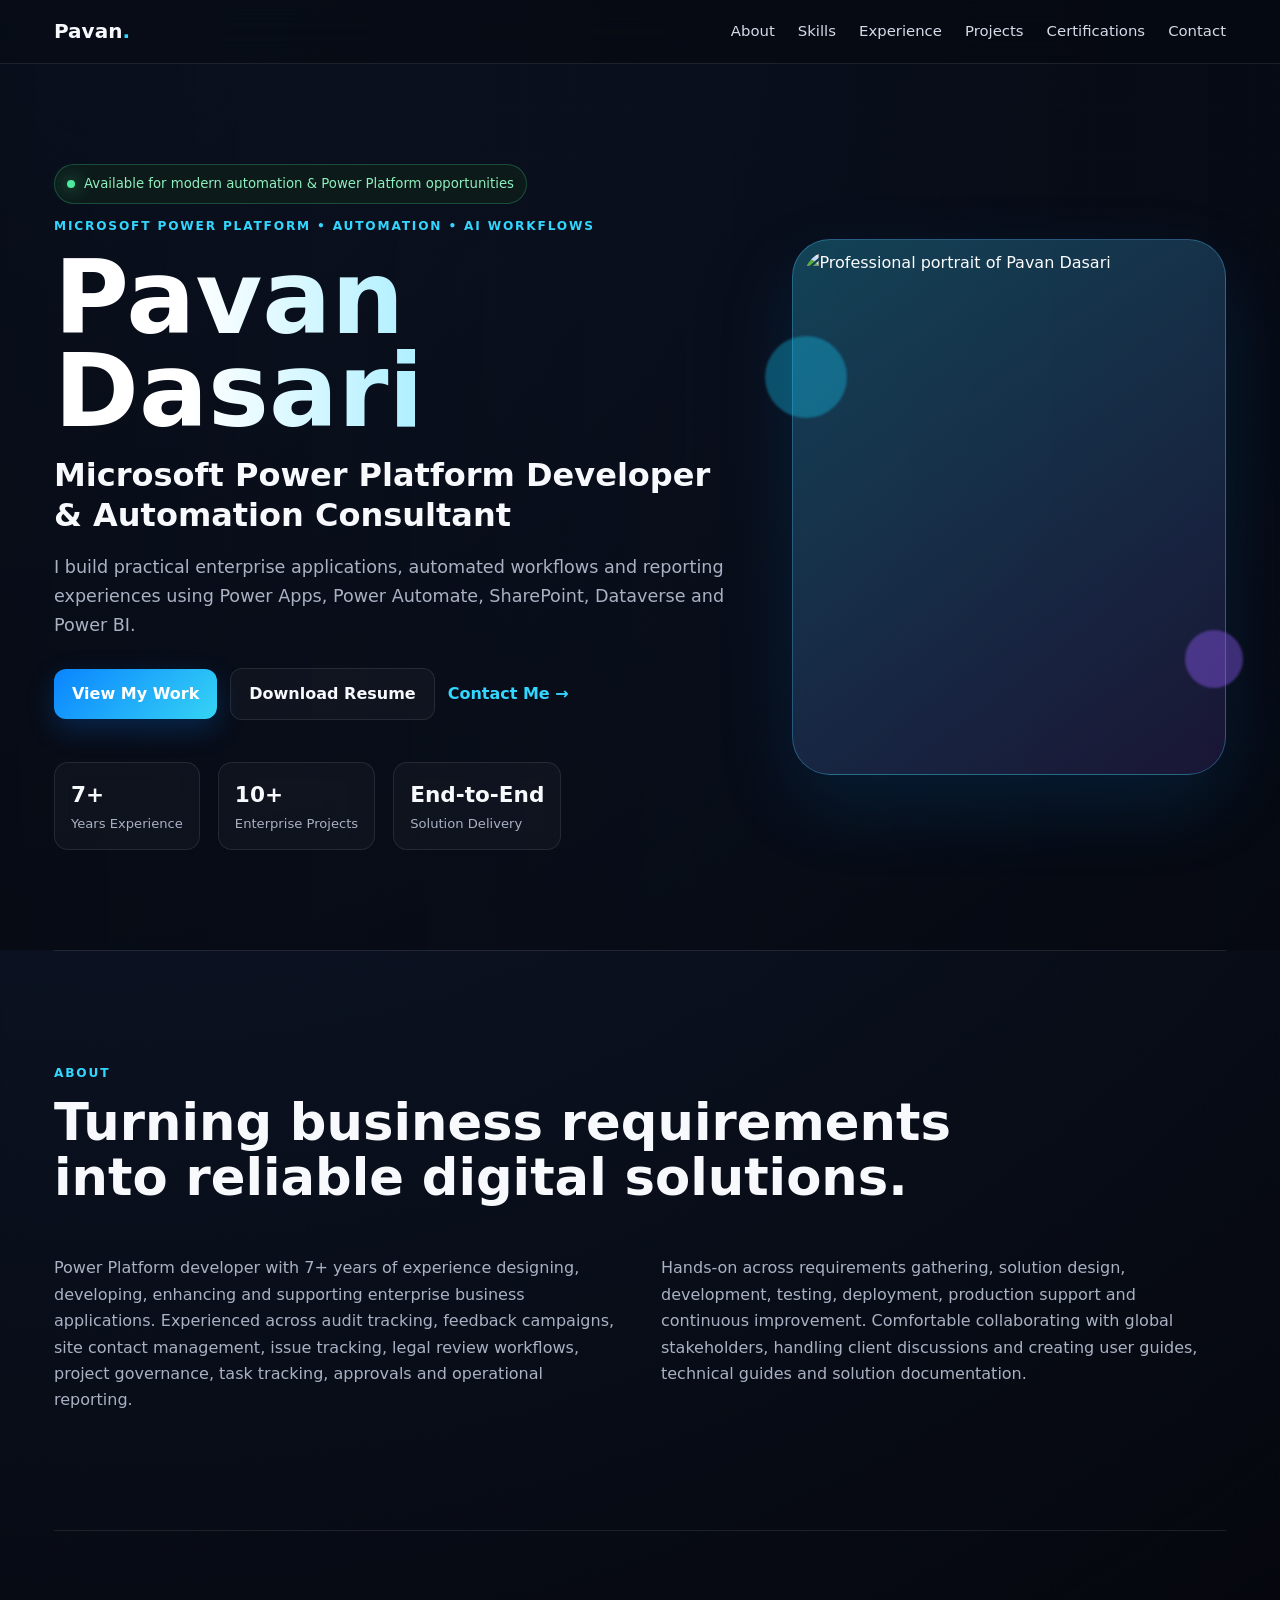
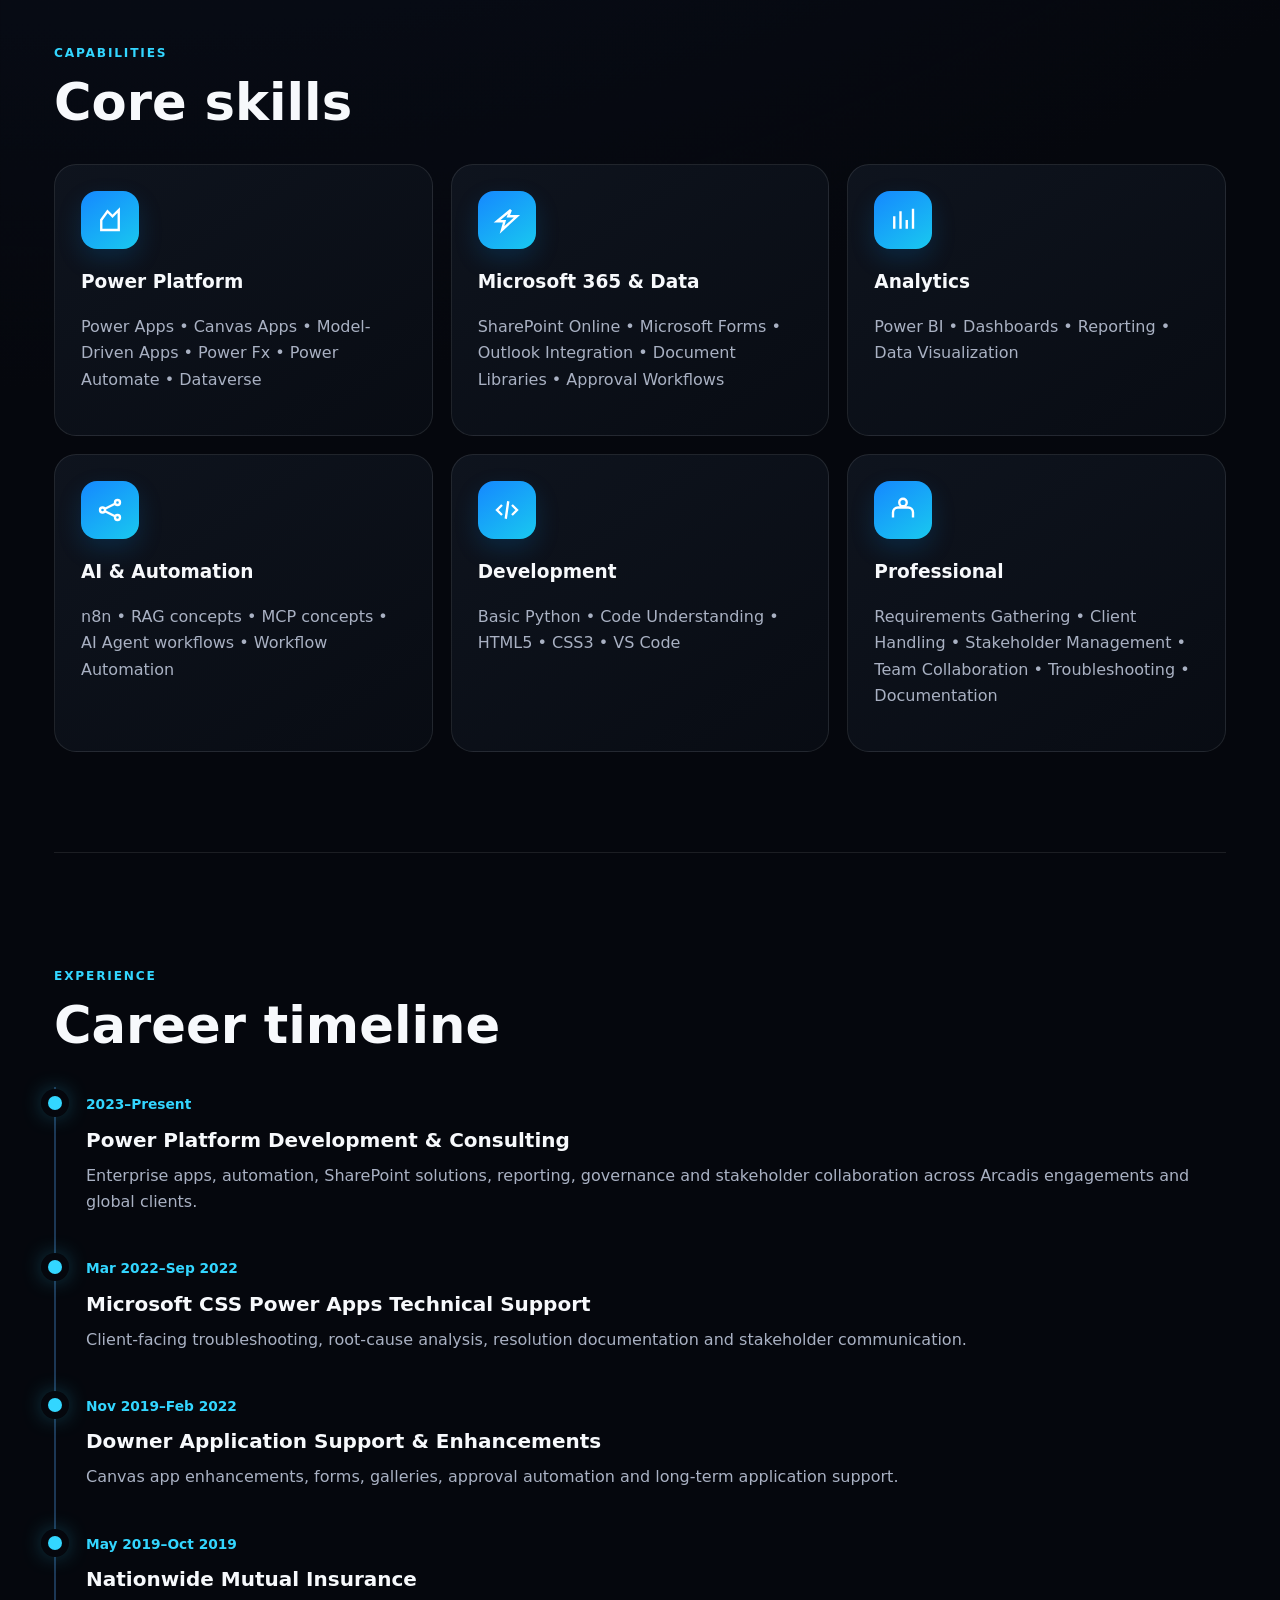
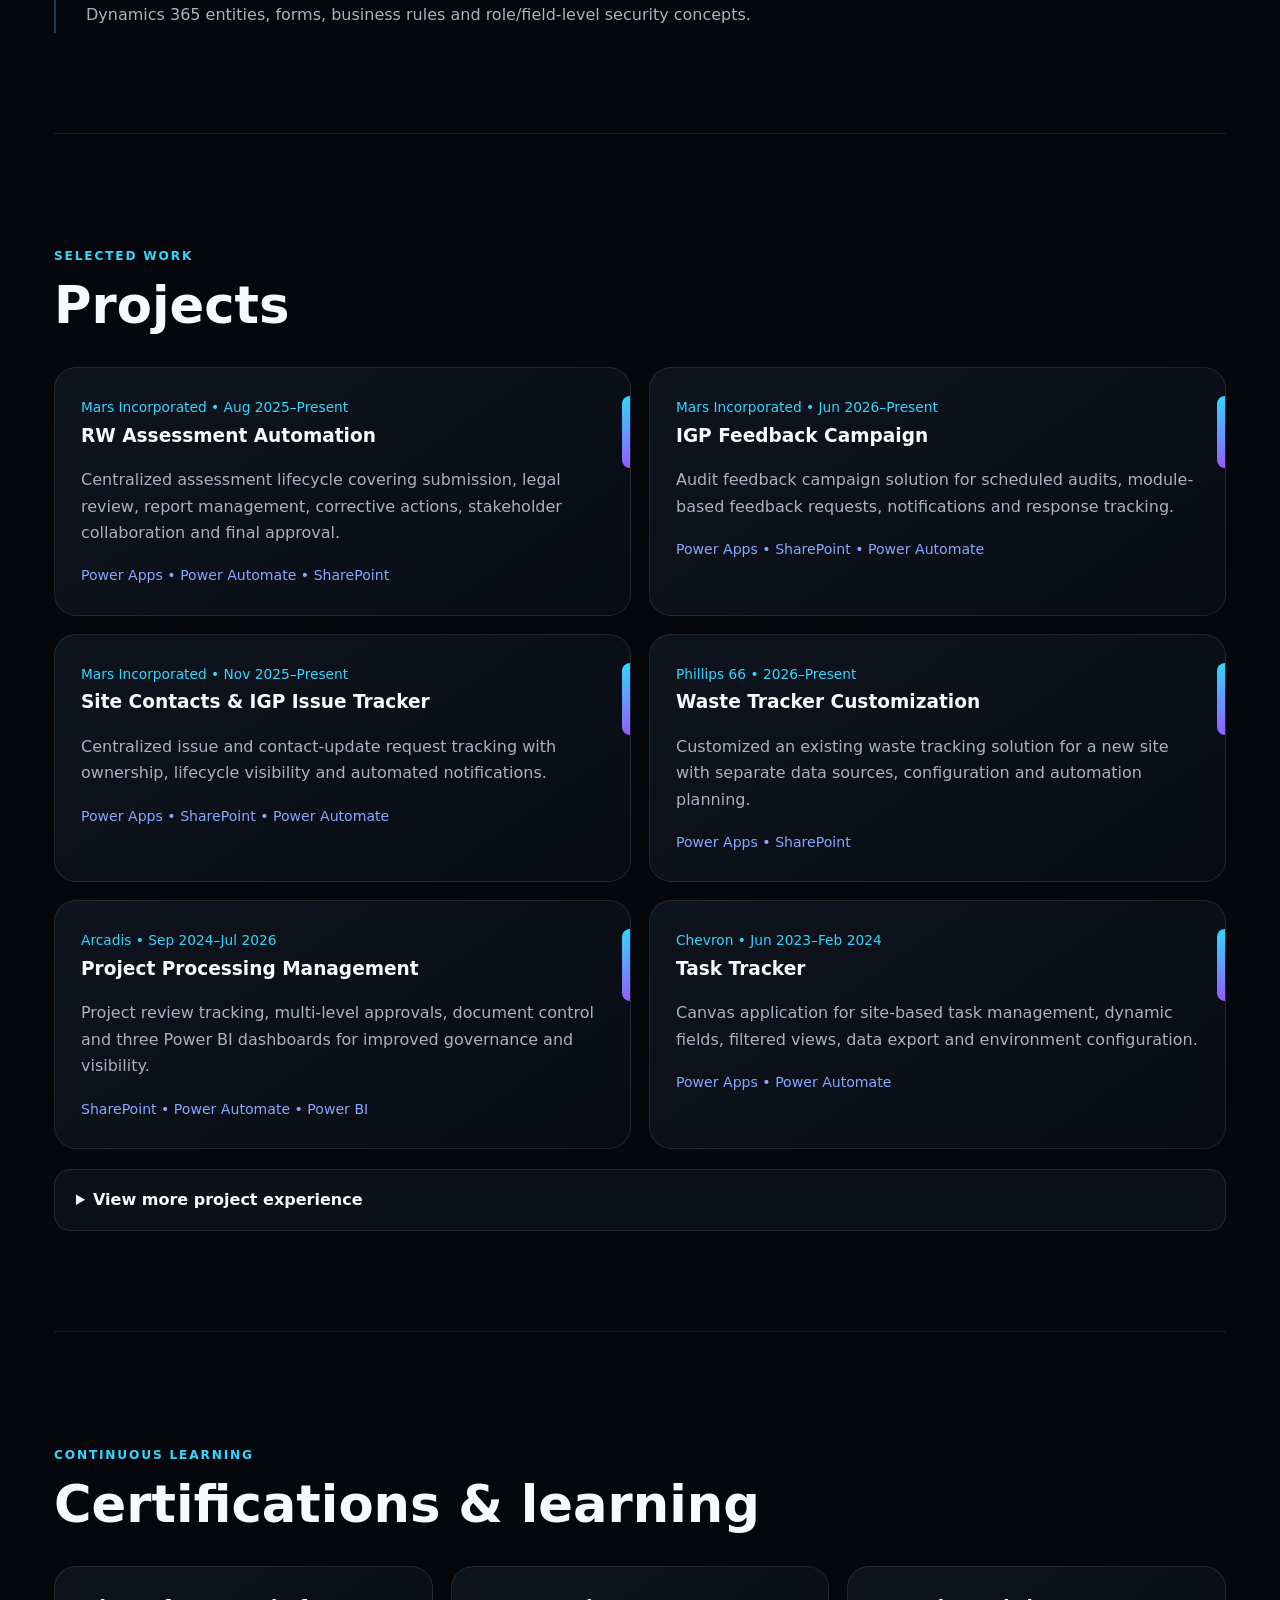
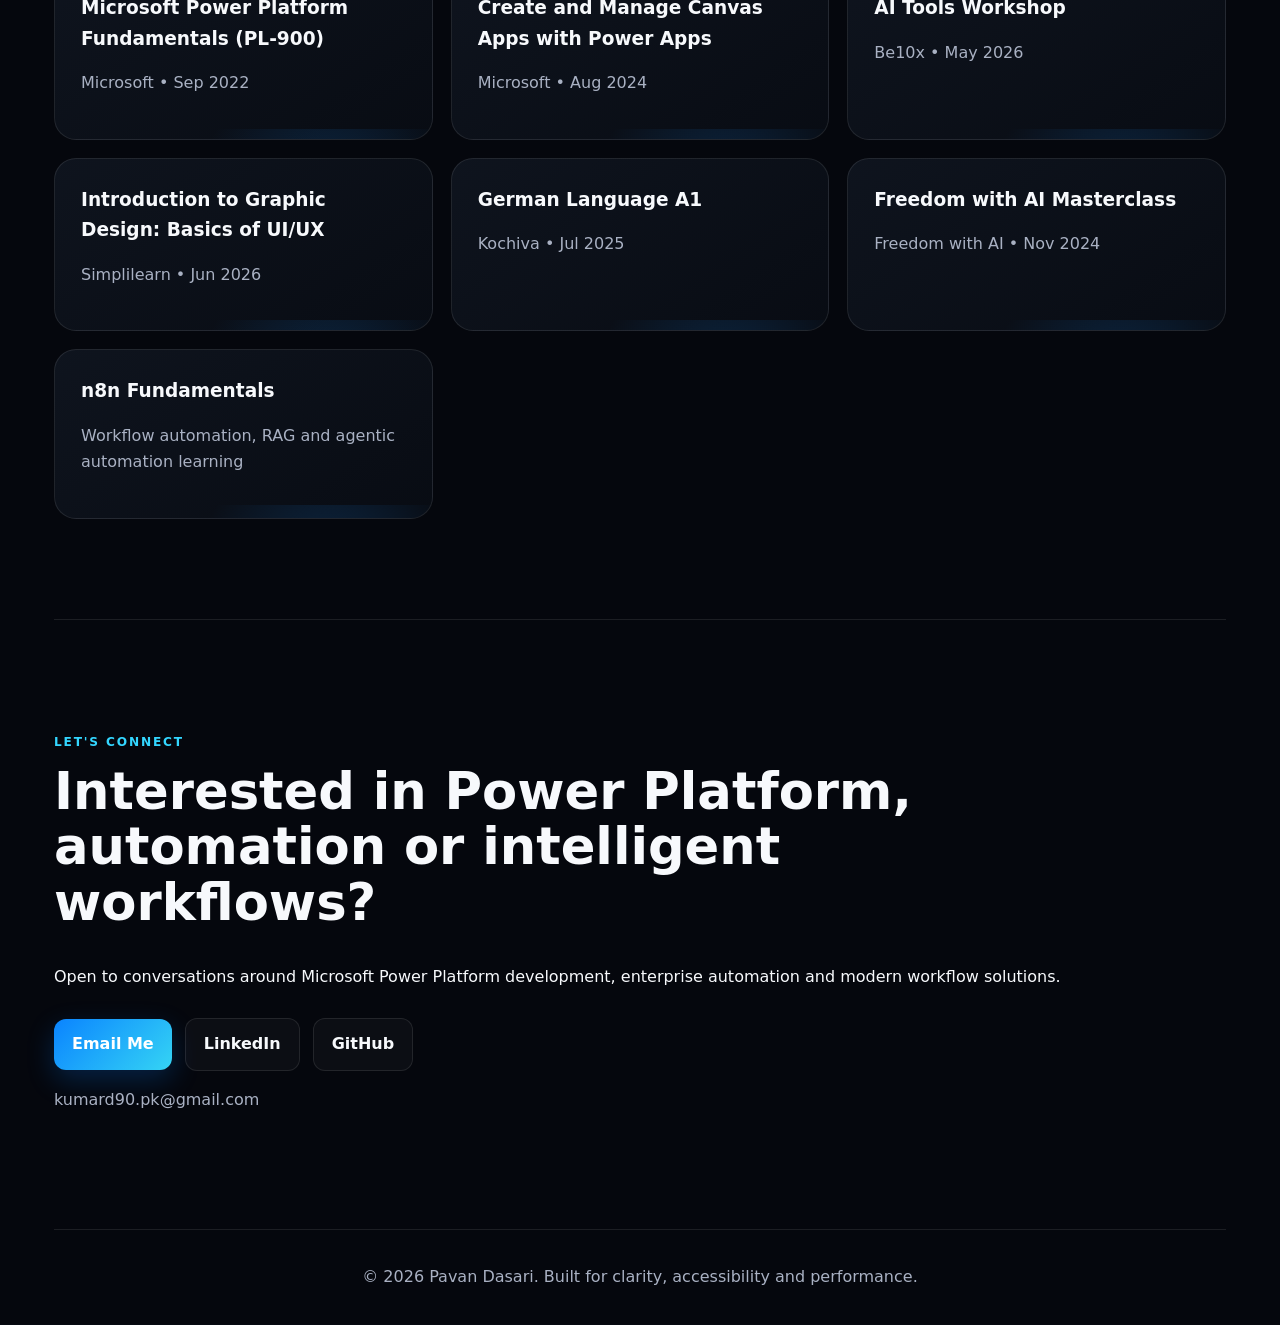
==== index.html @ 4b917a12 "Add files via upload" ====
<!doctype html><html lang="en"><head><meta charset="utf-8"><meta name="viewport" content="width=device-width,initial-scale=1"><meta name="description" content="Pavan Dasari - Microsoft Power Platform Developer & Automation Consultant"><title>Pavan Dasari | Power Platform Developer</title><link rel="stylesheet" href="styles.css"></head><body>
<header><nav class="nav"><a class="brand" href="#home">Pavan<span>.</span></a><button id="menu" aria-label="Toggle navigation">☰</button><div id="links" class="links"><a href="#about">About</a><a href="#skills">Skills</a><a href="#experience">Experience</a><a href="#projects">Projects</a><a href="#certifications">Certifications</a><a href="#contact">Contact</a></div></nav></header>
<main>
<section id="home" class="hero"><div><span class="availability"><i class="dot"></i>Available for modern automation & Power Platform opportunities</span><p class="eyebrow">MICROSOFT POWER PLATFORM • AUTOMATION • AI WORKFLOWS</p><h1>Pavan Dasari</h1><h2>Microsoft Power Platform Developer & Automation Consultant</h2><p class="lead">I build practical enterprise applications, automated workflows and reporting experiences using Power Apps, Power Automate, SharePoint, Dataverse and Power BI.</p><div class="actions"><a class="btn primary" href="#projects">View My Work</a><a class="btn" href="assets/Pavan_Dasari_CV.docx" download>Download Resume</a><a class="textlink" href="mailto:kumard90.pk@gmail.com">Contact Me →</a></div><div class="stats"><div><strong>7+</strong><span>Years Experience</span></div><div><strong>10+</strong><span>Enterprise Projects</span></div><div><strong>End-to-End</strong><span>Solution Delivery</span></div></div></div><div class="portrait-wrap"><img src="assets/profile.jpeg" alt="Professional portrait of Pavan Dasari" class="portrait"></div></section>
<section class="reveal" id="about"><p class="eyebrow">ABOUT</p><h3>Turning business requirements into reliable digital solutions.</h3><div class="two"><p>Power Platform developer with 7+ years of experience designing, developing, enhancing and supporting enterprise business applications. Experienced across audit tracking, feedback campaigns, site contact management, issue tracking, legal review workflows, project governance, task tracking, approvals and operational reporting.</p><p>Hands-on across requirements gathering, solution design, development, testing, deployment, production support and continuous improvement. Comfortable collaborating with global stakeholders, handling client discussions and creating user guides, technical guides and solution documentation.</p></div></section>
<section class="reveal" id="skills"><p class="eyebrow">CAPABILITIES</p><h3>Core skills</h3><div class="grid skills"><article><div class="skill-icon"><svg viewBox="0 0 24 24"><path d="M5 12 10 5l4 4 5-5v16H5Z"/></svg></div><h4>Power Platform</h4><p>Power Apps • Canvas Apps • Model-Driven Apps • Power Fx • Power Automate • Dataverse</p></article><article><div class="skill-icon"><svg viewBox="0 0 24 24"><path d="M4 13h6l-2 7 12-11h-7l2-5Z"/></svg></div><h4>Microsoft 365 & Data</h4><p>SharePoint Online • Microsoft Forms • Outlook Integration • Document Libraries • Approval Workflows</p></article><article><div class="skill-icon"><svg viewBox="0 0 24 24"><path d="M5 19V9m5 10V5m5 14v-7m5 7V3"/></svg></div><h4>Analytics</h4><p>Power BI • Dashboards • Reporting • Data Visualization</p></article><article><div class="skill-icon"><svg viewBox="0 0 24 24"><circle cx="6" cy="12" r="2"/><circle cx="18" cy="6" r="2"/><circle cx="18" cy="18" r="2"/><path d="m8 11 8-4M8 13l8 4"/></svg></div><h4>AI & Automation</h4><p>n8n • RAG concepts • MCP concepts • AI Agent workflows • Workflow Automation</p></article><article><div class="skill-icon"><svg viewBox="0 0 24 24"><path d="m8 8-4 4 4 4m8-8 4 4-4 4m-5 3 2-14"/></svg></div><h4>Development</h4><p>Basic Python • Code Understanding • HTML5 • CSS3 • VS Code</p></article><article><div class="skill-icon"><svg viewBox="0 0 24 24"><path d="M4 18v-4a4 4 0 0 1 4-4h8a4 4 0 0 1 4 4v4M9 6a3 3 0 1 0 6 0 3 3 0 0 0-6 0Z"/></svg></div><h4>Professional</h4><p>Requirements Gathering • Client Handling • Stakeholder Management • Team Collaboration • Troubleshooting • Documentation</p></article></div></section>
<section class="reveal" id="experience"><p class="eyebrow">EXPERIENCE</p><h3>Career timeline</h3><div class="timeline"><div><b>2023–Present</b><h4>Power Platform Development & Consulting</h4><p>Enterprise apps, automation, SharePoint solutions, reporting, governance and stakeholder collaboration across Arcadis engagements and global clients.</p></div><div><b>Mar 2022–Sep 2022</b><h4>Microsoft CSS Power Apps Technical Support</h4><p>Client-facing troubleshooting, root-cause analysis, resolution documentation and stakeholder communication.</p></div><div><b>Nov 2019–Feb 2022</b><h4>Downer Application Support & Enhancements</h4><p>Canvas app enhancements, forms, galleries, approval automation and long-term application support.</p></div><div><b>May 2019–Oct 2019</b><h4>Nationwide Mutual Insurance</h4><p>Dynamics 365 entities, forms, business rules and role/field-level security concepts.</p></div></div></section>
<section class="reveal" id="projects"><p class="eyebrow">SELECTED WORK</p><h3>Projects</h3><div class="grid projects">
<article><span>Mars Incorporated • Aug 2025–Present</span><h4>RW Assessment Automation</h4><p>Centralized assessment lifecycle covering submission, legal review, report management, corrective actions, stakeholder collaboration and final approval.</p><em>Power Apps • Power Automate • SharePoint</em></article>
<article><span>Mars Incorporated • Jun 2026–Present</span><h4>IGP Feedback Campaign</h4><p>Audit feedback campaign solution for scheduled audits, module-based feedback requests, notifications and response tracking.</p><em>Power Apps • SharePoint • Power Automate</em></article>
<article><span>Mars Incorporated • Nov 2025–Present</span><h4>Site Contacts & IGP Issue Tracker</h4><p>Centralized issue and contact-update request tracking with ownership, lifecycle visibility and automated notifications.</p><em>Power Apps • SharePoint • Power Automate</em></article>
<article><span>Phillips 66 • 2026–Present</span><h4>Waste Tracker Customization</h4><p>Customized an existing waste tracking solution for a new site with separate data sources, configuration and automation planning.</p><em>Power Apps • SharePoint</em></article>
<article><span>Arcadis • Sep 2024–Jul 2026</span><h4>Project Processing Management</h4><p>Project review tracking, multi-level approvals, document control and three Power BI dashboards for improved governance and visibility.</p><em>SharePoint • Power Automate • Power BI</em></article>
<article><span>Chevron • Jun 2023–Feb 2024</span><h4>Task Tracker</h4><p>Canvas application for site-based task management, dynamic fields, filtered views, data export and environment configuration.</p><em>Power Apps • Power Automate</em></article>
</div><details><summary>View more project experience</summary><div class="more"><p><b>Management of Change (Arcadis)</b> — change requests, approvals and role-based visibility.</p><p><b>Standard Operating Procedure (Arcadis)</b> — guided, website-style SOP experience in Power Apps.</p><p><b>TC Energy Training Certificate Management</b> — training certificate uploads, reminders and notifications.</p><p><b>RRB Portal</b> — regulatory reporting prototype, file extraction and Dataverse integration.</p></div></details></section>
<section class="reveal" id="certifications"><p class="eyebrow">CONTINUOUS LEARNING</p><h3>Certifications & learning</h3><div class="grid certs"><article><h4>Microsoft Power Platform Fundamentals (PL-900)</h4><p>Microsoft • Sep 2022</p></article><article><h4>Create and Manage Canvas Apps with Power Apps</h4><p>Microsoft • Aug 2024</p></article><article><h4>AI Tools Workshop</h4><p>Be10x • May 2026</p></article><article><h4>Introduction to Graphic Design: Basics of UI/UX</h4><p>Simplilearn • Jun 2026</p></article><article><h4>German Language A1</h4><p>Kochiva • Jul 2025</p></article><article><h4>Freedom with AI Masterclass</h4><p>Freedom with AI • Nov 2024</p></article><article><h4>n8n Fundamentals</h4><p>Workflow automation, RAG and agentic automation learning</p></article></div></section>
<section class="reveal" id="contact" class="contact"><p class="eyebrow">LET'S CONNECT</p><h3>Interested in Power Platform, automation or intelligent workflows?</h3><p>Open to conversations around Microsoft Power Platform development, enterprise automation and modern workflow solutions.</p><div class="actions"><a class="btn primary" href="mailto:kumard90.pk@gmail.com">Email Me</a><a class="btn" href="https://www.linkedin.com/in/pavan-d-55b30a251?utm_source=share_via&utm_content=profile&utm_medium=member_android" target="_blank" rel="noopener noreferrer">LinkedIn</a><a class="btn" href="https://github.com/pavankdasari" target="_blank" rel="noopener noreferrer">GitHub</a></div><p class="email">kumard90.pk@gmail.com</p></section>
</main><footer>© <span id="year"></span> Pavan Dasari. Built for clarity, accessibility and performance.</footer><script src="script.js"></script></body></html>
---- styles.css ----
:root{--bg:#05070d;--card:#0c1019cc;--text:#f7f9fc;--muted:#a9b1c3;--cyan:#33d6ff;--blue:#0a84ff;--violet:#955cff;--line:#ffffff18;--max:1220px}*{box-sizing:border-box}html{scroll-behavior:smooth}body{margin:0;font:16px/1.65 Inter,ui-sans-serif,system-ui,-apple-system,Segoe UI,sans-serif;background:radial-gradient(circle at 10% 0,#101b32 0,transparent 32%),var(--bg);color:var(--text);overflow-x:hidden}body:before{content:"";position:fixed;inset:0;pointer-events:none;background:linear-gradient(#ffffff05 1px,transparent 1px),linear-gradient(90deg,#ffffff05 1px,transparent 1px);background-size:52px 52px;mask-image:linear-gradient(to bottom,#0008,transparent 75%);z-index:-2}a{color:inherit;text-decoration:none}header{position:sticky;top:0;z-index:30;background:#05070db8;backdrop-filter:blur(18px);border-bottom:1px solid var(--line)}.nav{max-width:var(--max);margin:auto;padding:15px 24px;display:flex;align-items:center;justify-content:space-between}.brand{font-weight:900;font-size:1.25rem}.brand span,.eyebrow{color:var(--cyan)}.links{display:flex;gap:23px}.links a{color:#d6dbea;font-size:.93rem}.links a:hover,.links a.active{color:var(--cyan)}#menu{display:none;background:#ffffff0c;color:var(--text);border:1px solid var(--line);padding:7px 10px;border-radius:10px}main{max-width:var(--max);margin:auto;padding:0 24px}section{padding:100px 0;border-bottom:1px solid var(--line);position:relative}.hero{min-height:86vh;display:grid;grid-template-columns:1.12fr .72fr;align-items:center;gap:64px}.hero:before{content:"";position:absolute;inset:0 -50vw;z-index:-1;background:linear-gradient(90deg,#05070df5 17%,#05070d9b 52%,#05070df5),url('assets/tech-bg.png') center/cover no-repeat;opacity:.66}.availability{display:inline-flex;gap:9px;align-items:center;padding:8px 12px;background:#0f201ab8;border:1px solid #43db9d42;border-radius:999px;color:#8ef0be;font-size:.83rem}.dot{width:8px;height:8px;border-radius:50%;background:#4ceb9f;box-shadow:0 0 18px #4ceb9f;animation:pulse 2s infinite}@keyframes pulse{50%{opacity:.4;transform:scale(.8)}}.eyebrow{letter-spacing:.15em;font-size:.76rem;font-weight:900}h1{font-size:clamp(3.6rem,8vw,6.7rem);line-height:.9;margin:.16em 0;background:linear-gradient(90deg,#fff 20%,#9cecff 62%,#b498ff);-webkit-background-clip:text;color:transparent}.hero h2{font-size:clamp(1.32rem,2.5vw,2.05rem);line-height:1.25;margin:18px 0;max-width:800px}.lead{font-size:1.1rem;max-width:760px;color:var(--muted)}.portrait-wrap{position:relative;padding:10px;border:1px solid #49cfff55;border-radius:38px;background:linear-gradient(145deg,#32d5ff44,#8c5cff25);box-shadow:0 30px 80px #008cff22}.portrait-wrap:before,.portrait-wrap:after{content:"";position:absolute;border-radius:50%;filter:blur(1px)}.portrait-wrap:before{width:82px;height:82px;background:#12cfff55;left:-28px;top:18%;animation:float 5s ease-in-out infinite}.portrait-wrap:after{width:58px;height:58px;background:#955cff66;right:-18px;bottom:16%;animation:float 6s ease-in-out infinite reverse}@keyframes float{50%{transform:translateY(-16px)}}.portrait{width:100%;aspect-ratio:4/5;object-fit:cover;border-radius:30px;display:block;filter:saturate(.94) contrast(1.03)}.actions{display:flex;align-items:center;gap:13px;flex-wrap:wrap;margin-top:28px}.btn{padding:12px 18px;border:1px solid var(--line);border-radius:12px;font-weight:800;background:#ffffff08;transition:.2s}.btn:hover{transform:translateY(-2px);border-color:#55cdfa77}.btn.primary{background:linear-gradient(135deg,var(--blue),#35d4f4);color:#fff;border:none;box-shadow:0 10px 28px #087cff3b}.textlink{color:var(--cyan);font-weight:700}.stats{display:flex;gap:18px;flex-wrap:wrap;margin-top:42px}.stats div{min-width:145px;padding:14px 16px;background:#ffffff08;border:1px solid var(--line);border-radius:14px;display:flex;flex-direction:column;backdrop-filter:blur(10px)}.stats strong{font-size:1.35rem}.stats span{font-size:.82rem;color:var(--muted)}h3{font-size:clamp(2.15rem,4vw,3.65rem);line-height:1.08;max-width:960px;margin:9px 0 34px}.two{display:grid;grid-template-columns:1fr 1fr;gap:42px;color:var(--muted)}.grid{display:grid;gap:18px}article{position:relative;background:linear-gradient(145deg,#101620e6,#090d14e8);border:1px solid var(--line);border-radius:22px;padding:26px;overflow:hidden;transition:.28s ease}article:after{content:"";position:absolute;inset:auto -20% -70% 25%;height:130px;background:radial-gradient(circle,#168fff35,transparent 68%);pointer-events:none}article:hover{transform:translateY(-6px);border-color:#3abcf25e;box-shadow:0 16px 42px #0008}article h4{font-size:1.16rem;margin:0 0 9px}article p{color:var(--muted)}.skills{grid-template-columns:repeat(3,1fr)}.skill-icon{width:58px;height:58px;border-radius:16px;display:grid;place-items:center;margin-bottom:18px;background:linear-gradient(145deg,#1588ff,#19c9ef);box-shadow:0 10px 24px #088df02d}.skill-icon svg{width:30px;height:30px;fill:none;stroke:white;stroke-width:1.9}.timeline{border-left:2px solid #1c3755;padding-left:30px;display:grid;gap:32px}.timeline div{position:relative;padding:4px 0}.timeline div:before{content:"";position:absolute;left:-38px;top:9px;width:14px;height:14px;background:var(--cyan);border-radius:50%;box-shadow:0 0 0 7px var(--bg),0 0 23px var(--cyan)}.timeline b,.projects span{color:var(--cyan);font-size:.86rem}.timeline h4{font-size:1.25rem;margin:6px 0}.timeline p{margin:0;color:var(--muted)}.projects{grid-template-columns:repeat(2,1fr)}.projects article{min-height:245px}.projects article:before{content:"";position:absolute;width:8px;height:72px;background:linear-gradient(var(--cyan),var(--violet));right:0;top:28px;border-radius:9px 0 0 9px}.projects em{font-style:normal;color:#86a9ff;font-size:.88rem}.certs{grid-template-columns:repeat(3,1fr)}details{margin-top:20px;border:1px solid var(--line);border-radius:16px;padding:17px 21px;background:#0d121a}summary{cursor:pointer;font-weight:800}.more{color:var(--muted)}.contact{text-align:center;background:radial-gradient(circle at center,#0f367267,transparent 63%)}.contact h3,.contact p{margin-left:auto;margin-right:auto}.contact .actions{justify-content:center}.email{color:var(--muted)}.reveal{opacity:0;transform:translateY(28px);transition:.7s ease}.reveal.visible{opacity:1;transform:none}.tag-row{display:flex;flex-wrap:wrap;gap:8px;margin-top:14px}.tag{font-size:.78rem;padding:5px 9px;border:1px solid #ffffff16;background:#ffffff08;border-radius:999px;color:#c8d3e6}footer{max-width:var(--max);margin:auto;padding:34px 24px;color:var(--muted);text-align:center}@media(max-width:900px){.hero{grid-template-columns:1fr;padding-top:64px}.portrait-wrap{max-width:430px}.skills,.certs{grid-template-columns:repeat(2,1fr)}.links{display:none;position:absolute;top:66px;left:16px;right:16px;flex-direction:column;background:#0b111eec;padding:19px;border:1px solid var(--line);border-radius:15px}.links.open{display:flex}#menu{display:block}}@media(max-width:620px){section{padding:72px 0}.two,.skills,.projects,.certs{grid-template-columns:1fr}.hero{gap:38px}h1{font-size:3.55rem}.actions .btn{width:100%;text-align:center}.textlink{width:100%;text-align:center}.stats div{flex:1}.hero:before{inset:0 -25px}}@media(prefers-reduced-motion:reduce){html{scroll-behavior:auto}.dot,.portrait-wrap:before,.portrait-wrap:after{animation:none}.reveal{opacity:1;transform:none;transition:none}}
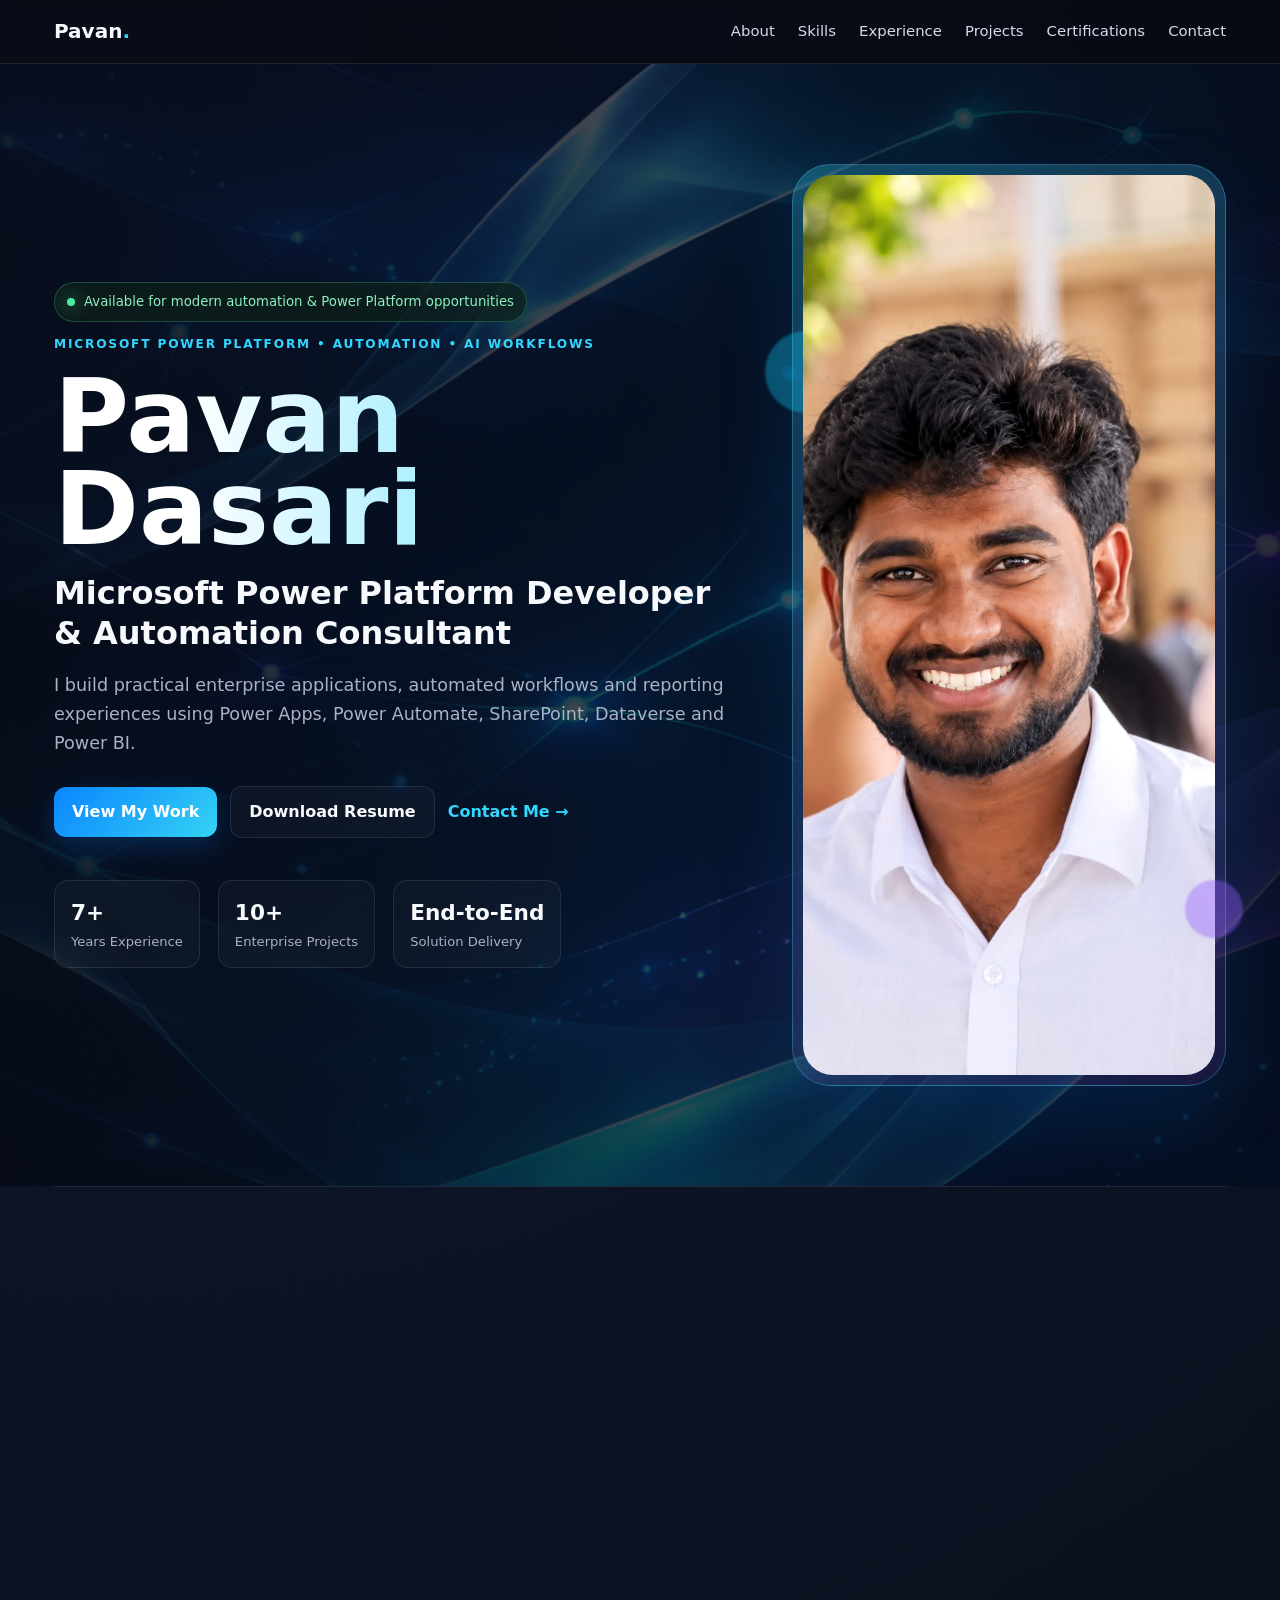
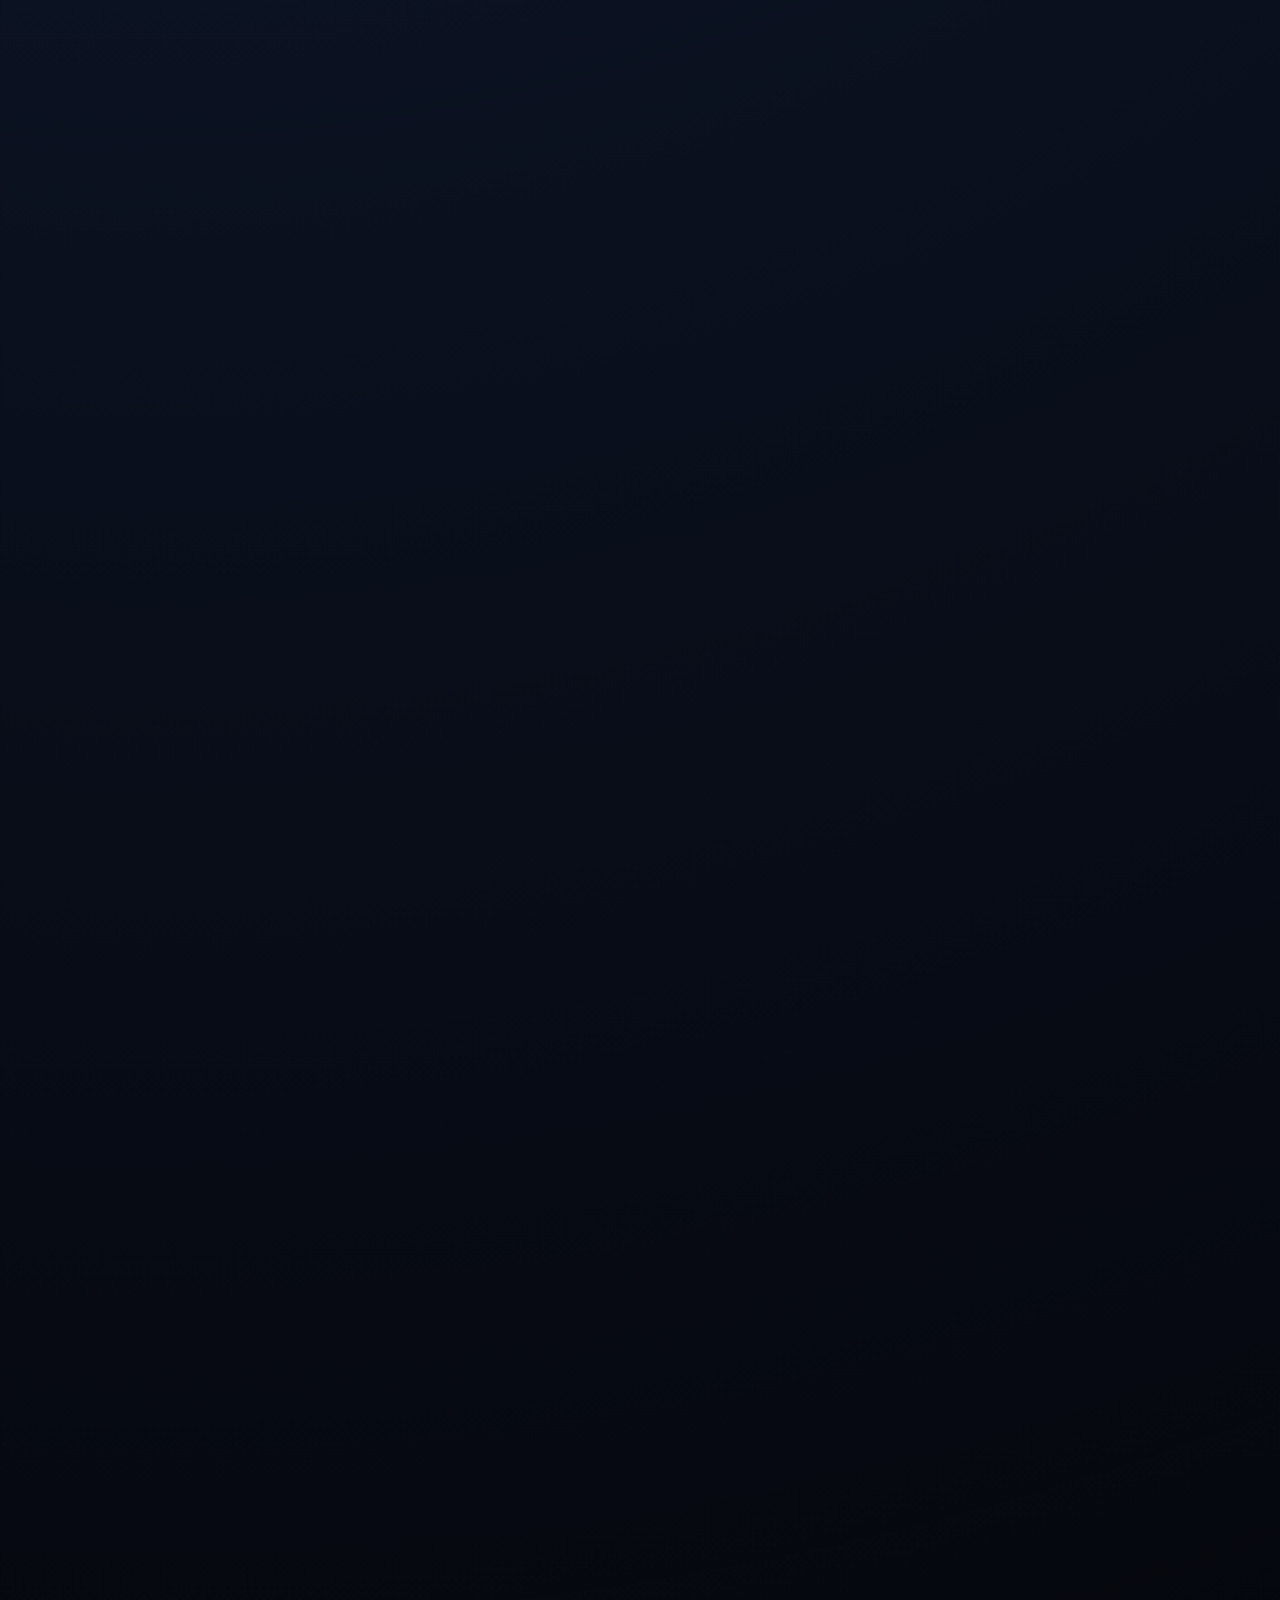
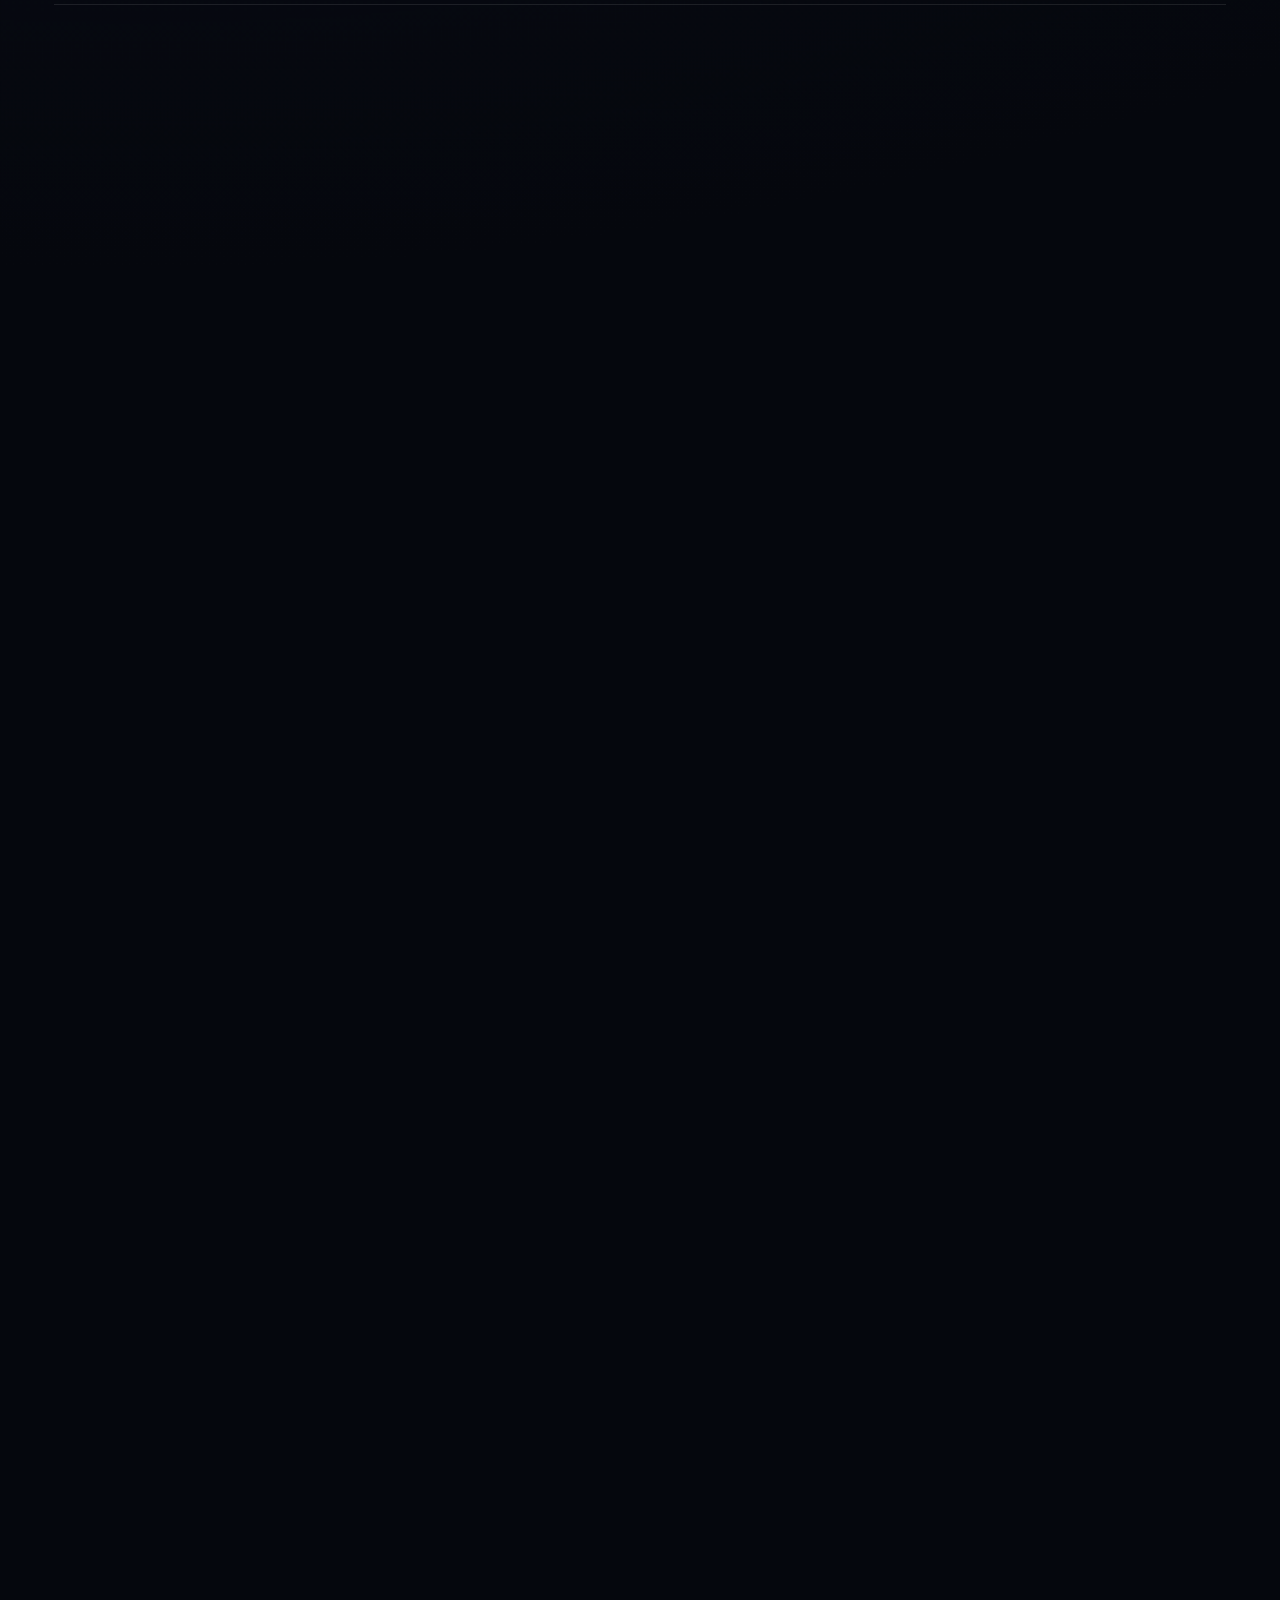
==== commit 323f3203: "Add files via upload" ====
--- a/index.html
+++ b/index.html
@@ -1,7 +1,27 @@
-<!doctype html><html lang="en"><head><meta charset="utf-8"><meta name="viewport" content="width=device-width,initial-scale=1"><meta name="description" content="Pavan Dasari - Microsoft Power Platform Developer & Automation Consultant"><title>Pavan Dasari | Power Platform Developer</title><link rel="stylesheet" href="styles.css"></head><body>
-<header><nav class="nav"><a class="brand" href="#home">Pavan<span>.</span></a><button id="menu" aria-label="Toggle navigation">☰</button><div id="links" class="links"><a href="#about">About</a><a href="#skills">Skills</a><a href="#experience">Experience</a><a href="#projects">Projects</a><a href="#certifications">Certifications</a><a href="#contact">Contact</a></div></nav></header>
+<!doctype html><html lang="en"><head><meta charset="utf-8"><meta name="viewport" content="width=device-width,initial-scale=1"><meta name="description" content="Portfolio of Pavan Dasari, a Microsoft Power Platform Developer & Automation Consultant with 7+ years of experience in Power Apps, Power Automate, SharePoint, Dataverse, Power BI and enterprise automation.">
+<meta name="author" content="Pavan Dasari">
+<meta name="robots" content="index, follow, max-image-preview:large">
+<meta name="theme-color" content="#05070d">
+<link rel="canonical" href="https://pavankdasari.github.io/">
+<meta property="og:type" content="website">
+<meta property="og:url" content="https://pavankdasari.github.io/">
+<meta property="og:title" content="Pavan Dasari | Microsoft Power Platform Developer & Automation Consultant">
+<meta property="og:description" content="7+ years building enterprise Power Platform applications, automation and intelligent workflows.">
+<meta property="og:image" content="https://pavankdasari.github.io/assets/social-preview.png">
+<meta property="og:image:width" content="1200">
+<meta property="og:image:height" content="630">
+<meta property="og:image:alt" content="Pavan Dasari portfolio preview">
+<meta name="twitter:card" content="summary_large_image">
+<meta name="twitter:title" content="Pavan Dasari | Power Platform Developer">
+<meta name="twitter:description" content="Microsoft Power Platform Developer & Automation Consultant focused on enterprise applications and workflow automation.">
+<meta name="twitter:image" content="https://pavankdasari.github.io/assets/social-preview.png">
+<link rel="icon" type="image/svg+xml" href="assets/favicon.svg">
+<title>Pavan Dasari | Microsoft Power Platform Developer & Automation Consultant</title>
+<link rel="stylesheet" href="styles.css">
+<script type="application/ld+json">{"@context":"https://schema.org","@type":"Person","name":"Pavan Dasari","url":"https://pavankdasari.github.io/","jobTitle":"Microsoft Power Platform Developer & Automation Consultant","email":"mailto:kumard90.pk@gmail.com","sameAs":["https://www.linkedin.com/in/pavan-d-55b30a251?utm_source=share_via&utm_content=profile&utm_medium=member_android","https://github.com/pavankdasari"],"knowsAbout":["Microsoft Power Platform","Power Apps","Power Automate","SharePoint Online","Dataverse","Power BI","n8n","RAG","MCP","Python"]}</script></head><body>
+<header><nav class="nav"><a class="brand" href="#home">Pavan<span>.</span></a><button id="menu" type="button" aria-label="Toggle navigation" aria-controls="links" aria-expanded="false">☰</button><div id="links" class="links"><a href="#about">About</a><a href="#skills">Skills</a><a href="#experience">Experience</a><a href="#projects">Projects</a><a href="#certifications">Certifications</a><a href="#contact">Contact</a></div></nav></header>
 <main>
-<section id="home" class="hero"><div><span class="availability"><i class="dot"></i>Available for modern automation & Power Platform opportunities</span><p class="eyebrow">MICROSOFT POWER PLATFORM • AUTOMATION • AI WORKFLOWS</p><h1>Pavan Dasari</h1><h2>Microsoft Power Platform Developer & Automation Consultant</h2><p class="lead">I build practical enterprise applications, automated workflows and reporting experiences using Power Apps, Power Automate, SharePoint, Dataverse and Power BI.</p><div class="actions"><a class="btn primary" href="#projects">View My Work</a><a class="btn" href="assets/Pavan_Dasari_CV.docx" download>Download Resume</a><a class="textlink" href="mailto:kumard90.pk@gmail.com">Contact Me →</a></div><div class="stats"><div><strong>7+</strong><span>Years Experience</span></div><div><strong>10+</strong><span>Enterprise Projects</span></div><div><strong>End-to-End</strong><span>Solution Delivery</span></div></div></div><div class="portrait-wrap"><img src="assets/profile.jpeg" alt="Professional portrait of Pavan Dasari" class="portrait"></div></section>
+<section id="home" class="hero"><div><span class="availability"><i class="dot"></i>Available for modern automation & Power Platform opportunities</span><p class="eyebrow">MICROSOFT POWER PLATFORM • AUTOMATION • AI WORKFLOWS</p><h1>Pavan Dasari</h1><h2>Microsoft Power Platform Developer & Automation Consultant</h2><p class="lead">I build practical enterprise applications, automated workflows and reporting experiences using Power Apps, Power Automate, SharePoint, Dataverse and Power BI.</p><div class="actions"><a class="btn primary" href="#projects">View My Work</a><a class="btn" href="assets/Pavan_Dasari_CV.docx" download>Download Resume</a><a class="textlink" href="mailto:kumard90.pk@gmail.com">Contact Me →</a></div><div class="stats"><div><strong>7+</strong><span>Years Experience</span></div><div><strong>10+</strong><span>Enterprise Projects</span></div><div><strong>End-to-End</strong><span>Solution Delivery</span></div></div></div><div class="portrait-wrap"><img src="assets/profile.jpeg" alt="Professional portrait of Pavan Dasari" class="portrait" width="720" height="900" decoding="async" fetchpriority="high"></div></section>
 <section class="reveal" id="about"><p class="eyebrow">ABOUT</p><h3>Turning business requirements into reliable digital solutions.</h3><div class="two"><p>Power Platform developer with 7+ years of experience designing, developing, enhancing and supporting enterprise business applications. Experienced across audit tracking, feedback campaigns, site contact management, issue tracking, legal review workflows, project governance, task tracking, approvals and operational reporting.</p><p>Hands-on across requirements gathering, solution design, development, testing, deployment, production support and continuous improvement. Comfortable collaborating with global stakeholders, handling client discussions and creating user guides, technical guides and solution documentation.</p></div></section>
 <section class="reveal" id="skills"><p class="eyebrow">CAPABILITIES</p><h3>Core skills</h3><div class="grid skills"><article><div class="skill-icon"><svg viewBox="0 0 24 24"><path d="M5 12 10 5l4 4 5-5v16H5Z"/></svg></div><h4>Power Platform</h4><p>Power Apps • Canvas Apps • Model-Driven Apps • Power Fx • Power Automate • Dataverse</p></article><article><div class="skill-icon"><svg viewBox="0 0 24 24"><path d="M4 13h6l-2 7 12-11h-7l2-5Z"/></svg></div><h4>Microsoft 365 & Data</h4><p>SharePoint Online • Microsoft Forms • Outlook Integration • Document Libraries • Approval Workflows</p></article><article><div class="skill-icon"><svg viewBox="0 0 24 24"><path d="M5 19V9m5 10V5m5 14v-7m5 7V3"/></svg></div><h4>Analytics</h4><p>Power BI • Dashboards • Reporting • Data Visualization</p></article><article><div class="skill-icon"><svg viewBox="0 0 24 24"><circle cx="6" cy="12" r="2"/><circle cx="18" cy="6" r="2"/><circle cx="18" cy="18" r="2"/><path d="m8 11 8-4M8 13l8 4"/></svg></div><h4>AI & Automation</h4><p>n8n • RAG concepts • MCP concepts • AI Agent workflows • Workflow Automation</p></article><article><div class="skill-icon"><svg viewBox="0 0 24 24"><path d="m8 8-4 4 4 4m8-8 4 4-4 4m-5 3 2-14"/></svg></div><h4>Development</h4><p>Basic Python • Code Understanding • HTML5 • CSS3 • VS Code</p></article><article><div class="skill-icon"><svg viewBox="0 0 24 24"><path d="M4 18v-4a4 4 0 0 1 4-4h8a4 4 0 0 1 4 4v4M9 6a3 3 0 1 0 6 0 3 3 0 0 0-6 0Z"/></svg></div><h4>Professional</h4><p>Requirements Gathering • Client Handling • Stakeholder Management • Team Collaboration • Troubleshooting • Documentation</p></article></div></section>
 <section class="reveal" id="experience"><p class="eyebrow">EXPERIENCE</p><h3>Career timeline</h3><div class="timeline"><div><b>2023–Present</b><h4>Power Platform Development & Consulting</h4><p>Enterprise apps, automation, SharePoint solutions, reporting, governance and stakeholder collaboration across Arcadis engagements and global clients.</p></div><div><b>Mar 2022–Sep 2022</b><h4>Microsoft CSS Power Apps Technical Support</h4><p>Client-facing troubleshooting, root-cause analysis, resolution documentation and stakeholder communication.</p></div><div><b>Nov 2019–Feb 2022</b><h4>Downer Application Support & Enhancements</h4><p>Canvas app enhancements, forms, galleries, approval automation and long-term application support.</p></div><div><b>May 2019–Oct 2019</b><h4>Nationwide Mutual Insurance</h4><p>Dynamics 365 entities, forms, business rules and role/field-level security concepts.</p></div></div></section>
@@ -15,4 +35,4 @@
 </div><details><summary>View more project experience</summary><div class="more"><p><b>Management of Change (Arcadis)</b> — change requests, approvals and role-based visibility.</p><p><b>Standard Operating Procedure (Arcadis)</b> — guided, website-style SOP experience in Power Apps.</p><p><b>TC Energy Training Certificate Management</b> — training certificate uploads, reminders and notifications.</p><p><b>RRB Portal</b> — regulatory reporting prototype, file extraction and Dataverse integration.</p></div></details></section>
 <section class="reveal" id="certifications"><p class="eyebrow">CONTINUOUS LEARNING</p><h3>Certifications & learning</h3><div class="grid certs"><article><h4>Microsoft Power Platform Fundamentals (PL-900)</h4><p>Microsoft • Sep 2022</p></article><article><h4>Create and Manage Canvas Apps with Power Apps</h4><p>Microsoft • Aug 2024</p></article><article><h4>AI Tools Workshop</h4><p>Be10x • May 2026</p></article><article><h4>Introduction to Graphic Design: Basics of UI/UX</h4><p>Simplilearn • Jun 2026</p></article><article><h4>German Language A1</h4><p>Kochiva • Jul 2025</p></article><article><h4>Freedom with AI Masterclass</h4><p>Freedom with AI • Nov 2024</p></article><article><h4>n8n Fundamentals</h4><p>Workflow automation, RAG and agentic automation learning</p></article></div></section>
 <section class="reveal" id="contact" class="contact"><p class="eyebrow">LET'S CONNECT</p><h3>Interested in Power Platform, automation or intelligent workflows?</h3><p>Open to conversations around Microsoft Power Platform development, enterprise automation and modern workflow solutions.</p><div class="actions"><a class="btn primary" href="mailto:kumard90.pk@gmail.com">Email Me</a><a class="btn" href="https://www.linkedin.com/in/pavan-d-55b30a251?utm_source=share_via&utm_content=profile&utm_medium=member_android" target="_blank" rel="noopener noreferrer">LinkedIn</a><a class="btn" href="https://github.com/pavankdasari" target="_blank" rel="noopener noreferrer">GitHub</a></div><p class="email">kumard90.pk@gmail.com</p></section>
-</main><footer>© <span id="year"></span> Pavan Dasari. Built for clarity, accessibility and performance.</footer><script src="script.js"></script></body></html>
+</main><footer>© <span id="year"></span> Pavan Dasari. Built for clarity, accessibility and performance.</footer><script src="script.js" defer></script></body></html>
--- a/styles.css
+++ b/styles.css
@@ -1 +1,6 @@
 :root{--bg:#05070d;--card:#0c1019cc;--text:#f7f9fc;--muted:#a9b1c3;--cyan:#33d6ff;--blue:#0a84ff;--violet:#955cff;--line:#ffffff18;--max:1220px}*{box-sizing:border-box}html{scroll-behavior:smooth}body{margin:0;font:16px/1.65 Inter,ui-sans-serif,system-ui,-apple-system,Segoe UI,sans-serif;background:radial-gradient(circle at 10% 0,#101b32 0,transparent 32%),var(--bg);color:var(--text);overflow-x:hidden}body:before{content:"";position:fixed;inset:0;pointer-events:none;background:linear-gradient(#ffffff05 1px,transparent 1px),linear-gradient(90deg,#ffffff05 1px,transparent 1px);background-size:52px 52px;mask-image:linear-gradient(to bottom,#0008,transparent 75%);z-index:-2}a{color:inherit;text-decoration:none}header{position:sticky;top:0;z-index:30;background:#05070db8;backdrop-filter:blur(18px);border-bottom:1px solid var(--line)}.nav{max-width:var(--max);margin:auto;padding:15px 24px;display:flex;align-items:center;justify-content:space-between}.brand{font-weight:900;font-size:1.25rem}.brand span,.eyebrow{color:var(--cyan)}.links{display:flex;gap:23px}.links a{color:#d6dbea;font-size:.93rem}.links a:hover,.links a.active{color:var(--cyan)}#menu{display:none;background:#ffffff0c;color:var(--text);border:1px solid var(--line);padding:7px 10px;border-radius:10px}main{max-width:var(--max);margin:auto;padding:0 24px}section{padding:100px 0;border-bottom:1px solid var(--line);position:relative}.hero{min-height:86vh;display:grid;grid-template-columns:1.12fr .72fr;align-items:center;gap:64px}.hero:before{content:"";position:absolute;inset:0 -50vw;z-index:-1;background:linear-gradient(90deg,#05070df5 17%,#05070d9b 52%,#05070df5),url('assets/tech-bg.png') center/cover no-repeat;opacity:.66}.availability{display:inline-flex;gap:9px;align-items:center;padding:8px 12px;background:#0f201ab8;border:1px solid #43db9d42;border-radius:999px;color:#8ef0be;font-size:.83rem}.dot{width:8px;height:8px;border-radius:50%;background:#4ceb9f;box-shadow:0 0 18px #4ceb9f;animation:pulse 2s infinite}@keyframes pulse{50%{opacity:.4;transform:scale(.8)}}.eyebrow{letter-spacing:.15em;font-size:.76rem;font-weight:900}h1{font-size:clamp(3.6rem,8vw,6.7rem);line-height:.9;margin:.16em 0;background:linear-gradient(90deg,#fff 20%,#9cecff 62%,#b498ff);-webkit-background-clip:text;color:transparent}.hero h2{font-size:clamp(1.32rem,2.5vw,2.05rem);line-height:1.25;margin:18px 0;max-width:800px}.lead{font-size:1.1rem;max-width:760px;color:var(--muted)}.portrait-wrap{position:relative;padding:10px;border:1px solid #49cfff55;border-radius:38px;background:linear-gradient(145deg,#32d5ff44,#8c5cff25);box-shadow:0 30px 80px #008cff22}.portrait-wrap:before,.portrait-wrap:after{content:"";position:absolute;border-radius:50%;filter:blur(1px)}.portrait-wrap:before{width:82px;height:82px;background:#12cfff55;left:-28px;top:18%;animation:float 5s ease-in-out infinite}.portrait-wrap:after{width:58px;height:58px;background:#955cff66;right:-18px;bottom:16%;animation:float 6s ease-in-out infinite reverse}@keyframes float{50%{transform:translateY(-16px)}}.portrait{width:100%;aspect-ratio:4/5;object-fit:cover;border-radius:30px;display:block;filter:saturate(.94) contrast(1.03)}.actions{display:flex;align-items:center;gap:13px;flex-wrap:wrap;margin-top:28px}.btn{padding:12px 18px;border:1px solid var(--line);border-radius:12px;font-weight:800;background:#ffffff08;transition:.2s}.btn:hover{transform:translateY(-2px);border-color:#55cdfa77}.btn.primary{background:linear-gradient(135deg,var(--blue),#35d4f4);color:#fff;border:none;box-shadow:0 10px 28px #087cff3b}.textlink{color:var(--cyan);font-weight:700}.stats{display:flex;gap:18px;flex-wrap:wrap;margin-top:42px}.stats div{min-width:145px;padding:14px 16px;background:#ffffff08;border:1px solid var(--line);border-radius:14px;display:flex;flex-direction:column;backdrop-filter:blur(10px)}.stats strong{font-size:1.35rem}.stats span{font-size:.82rem;color:var(--muted)}h3{font-size:clamp(2.15rem,4vw,3.65rem);line-height:1.08;max-width:960px;margin:9px 0 34px}.two{display:grid;grid-template-columns:1fr 1fr;gap:42px;color:var(--muted)}.grid{display:grid;gap:18px}article{position:relative;background:linear-gradient(145deg,#101620e6,#090d14e8);border:1px solid var(--line);border-radius:22px;padding:26px;overflow:hidden;transition:.28s ease}article:after{content:"";position:absolute;inset:auto -20% -70% 25%;height:130px;background:radial-gradient(circle,#168fff35,transparent 68%);pointer-events:none}article:hover{transform:translateY(-6px);border-color:#3abcf25e;box-shadow:0 16px 42px #0008}article h4{font-size:1.16rem;margin:0 0 9px}article p{color:var(--muted)}.skills{grid-template-columns:repeat(3,1fr)}.skill-icon{width:58px;height:58px;border-radius:16px;display:grid;place-items:center;margin-bottom:18px;background:linear-gradient(145deg,#1588ff,#19c9ef);box-shadow:0 10px 24px #088df02d}.skill-icon svg{width:30px;height:30px;fill:none;stroke:white;stroke-width:1.9}.timeline{border-left:2px solid #1c3755;padding-left:30px;display:grid;gap:32px}.timeline div{position:relative;padding:4px 0}.timeline div:before{content:"";position:absolute;left:-38px;top:9px;width:14px;height:14px;background:var(--cyan);border-radius:50%;box-shadow:0 0 0 7px var(--bg),0 0 23px var(--cyan)}.timeline b,.projects span{color:var(--cyan);font-size:.86rem}.timeline h4{font-size:1.25rem;margin:6px 0}.timeline p{margin:0;color:var(--muted)}.projects{grid-template-columns:repeat(2,1fr)}.projects article{min-height:245px}.projects article:before{content:"";position:absolute;width:8px;height:72px;background:linear-gradient(var(--cyan),var(--violet));right:0;top:28px;border-radius:9px 0 0 9px}.projects em{font-style:normal;color:#86a9ff;font-size:.88rem}.certs{grid-template-columns:repeat(3,1fr)}details{margin-top:20px;border:1px solid var(--line);border-radius:16px;padding:17px 21px;background:#0d121a}summary{cursor:pointer;font-weight:800}.more{color:var(--muted)}.contact{text-align:center;background:radial-gradient(circle at center,#0f367267,transparent 63%)}.contact h3,.contact p{margin-left:auto;margin-right:auto}.contact .actions{justify-content:center}.email{color:var(--muted)}.reveal{opacity:0;transform:translateY(28px);transition:.7s ease}.reveal.visible{opacity:1;transform:none}.tag-row{display:flex;flex-wrap:wrap;gap:8px;margin-top:14px}.tag{font-size:.78rem;padding:5px 9px;border:1px solid #ffffff16;background:#ffffff08;border-radius:999px;color:#c8d3e6}footer{max-width:var(--max);margin:auto;padding:34px 24px;color:var(--muted);text-align:center}@media(max-width:900px){.hero{grid-template-columns:1fr;padding-top:64px}.portrait-wrap{max-width:430px}.skills,.certs{grid-template-columns:repeat(2,1fr)}.links{display:none;position:absolute;top:66px;left:16px;right:16px;flex-direction:column;background:#0b111eec;padding:19px;border:1px solid var(--line);border-radius:15px}.links.open{display:flex}#menu{display:block}}@media(max-width:620px){section{padding:72px 0}.two,.skills,.projects,.certs{grid-template-columns:1fr}.hero{gap:38px}h1{font-size:3.55rem}.actions .btn{width:100%;text-align:center}.textlink{width:100%;text-align:center}.stats div{flex:1}.hero:before{inset:0 -25px}}@media(prefers-reduced-motion:reduce){html{scroll-behavior:auto}.dot,.portrait-wrap:before,.portrait-wrap:after{animation:none}.reveal{opacity:1;transform:none;transition:none}}
+/* Accessibility and performance polish */
+:focus-visible{outline:3px solid var(--cyan);outline-offset:4px;border-radius:6px}
+section{content-visibility:auto;contain-intrinsic-size:800px}
+.hero{content-visibility:visible}
+@media (forced-colors:active){.btn,.availability,article{border:1px solid ButtonText}}
